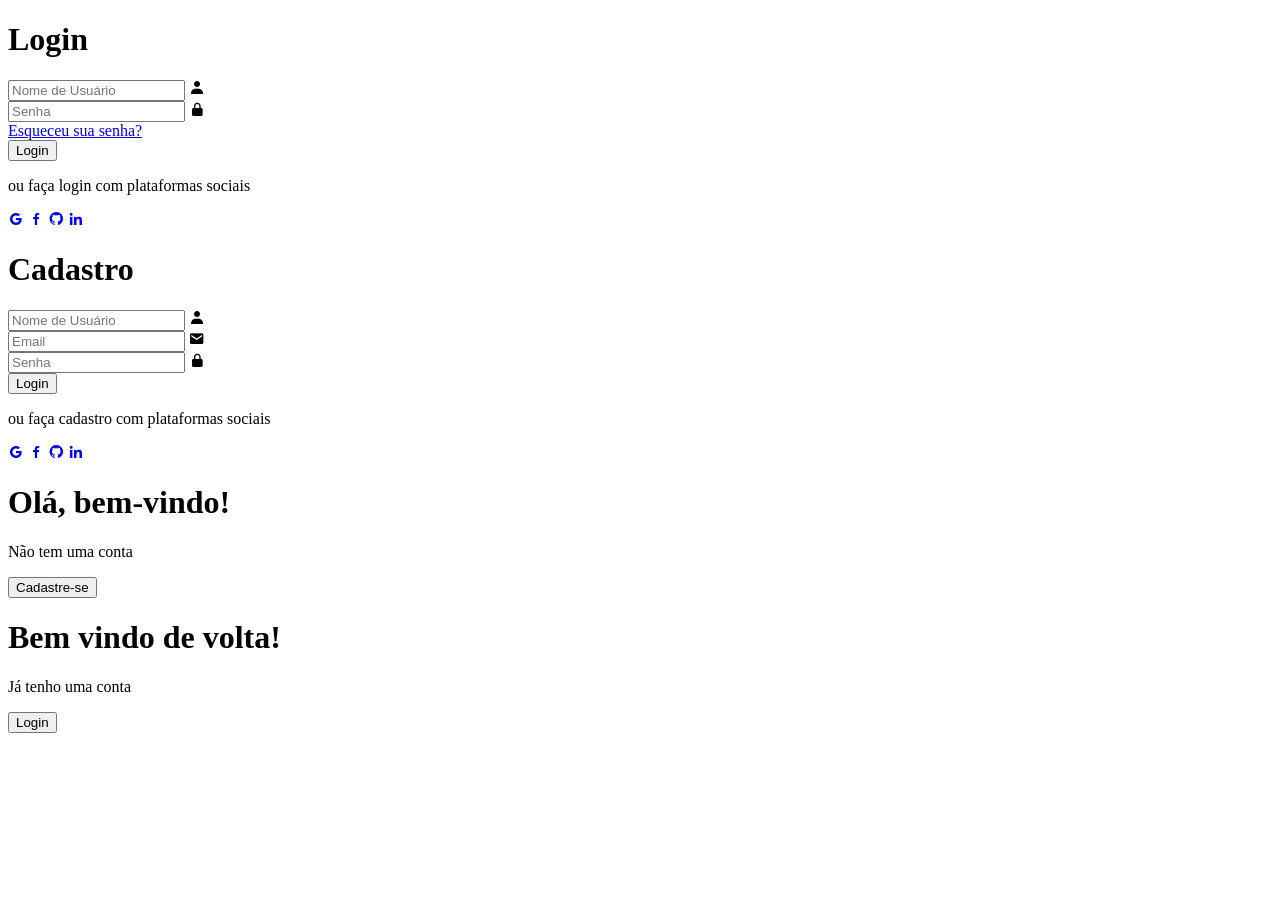
==== index.html @ d61ebd7b "create index" ====
<!DOCTYPE html>
<html lang="pt-BR">
  <head>
    <meta charset="UTF-8" />
    <meta http-equiv="X-UA-Compatible" content="IE=edge" />
    <meta name="viewport" content="width=device-width, initial-scale=1.0" />
    <title>Tela de Login Responsiva</title>
    <link href="https://unpkg.com/boxicons@2.1.4/css/boxicons.min.css" rel="stylesheet" />
    <link rel="stylesheet" href="style.css" />
  </head>
  <body>
    <div class="container">
      <div class="form-box login">
        <form action="">
          <h1>Login</h1>
          <div class="input-box">
            <input type="text" placeholder="Nome de Usuário" required />
            <i class="bx bxs-user"></i>
          </div>
          <div class="input-box">
            <input type="password" placeholder="Senha" required />
            <i class="bx bxs-lock-alt"></i>
          </div>
          <div class="forgot-link">
            <a href="#">Esqueceu sua senha?</a>
          </div>
          <button type="submit" class="btn">Login</button>
          <p>ou faça login com plataformas sociais</p>
          <div class="social-icons">
            <a href="#"><i class="bx bxl-google"></i></a>
            <a href="#"><i class="bx bxl-facebook"></i></a>
            <a href="#"><i class="bx bxl-github"></i></a>
            <a href="#"><i class="bx bxl-linkedin"></i></a>
          </div>
        </form>
      </div>
      <div class="form-box register">
        <form action="">
          <h1>Cadastro</h1>
          <div class="input-box">
            <input type="text" placeholder="Nome de Usuário" required />
            <i class="bx bxs-user"></i>
          </div>
          <div class="input-box">
            <input type="email" placeholder="Email" required />
            <i class="bx bxs-envelope"></i>
          </div>
          <div class="input-box">
            <input type="password" placeholder="Senha" required />
            <i class="bx bxs-lock-alt"></i>
          </div>
          <button type="submit" class="btn">Login</button>
          <p>ou faça cadastro com plataformas sociais</p>
          <div class="social-icons">
            <a href="#"><i class="bx bxl-google"></i></a>
            <a href="#"><i class="bx bxl-facebook"></i></a>
            <a href="#"><i class="bx bxl-github"></i></a>
            <a href="#"><i class="bx bxl-linkedin"></i></a>
          </div>
        </form>
      </div>
      
      <div class="toggle-box">
        <div class="toggle-panel toggle-left">
            <h1>Olá, bem-vindo!</h1>
            <p>Não tem uma conta</p>
            <button class="btn register-btn">Cadastre-se</button>
        </div>
        <div class="toggle-panel toggle-right">
          <h1>Bem vindo de volta!</h1>
          <p>Já tenho uma conta</p>
          <button class="btn login-btn">Login</button>
        </div>
      </div>
    </div>

    <script src="script.js"></script>
  </body>
</html>
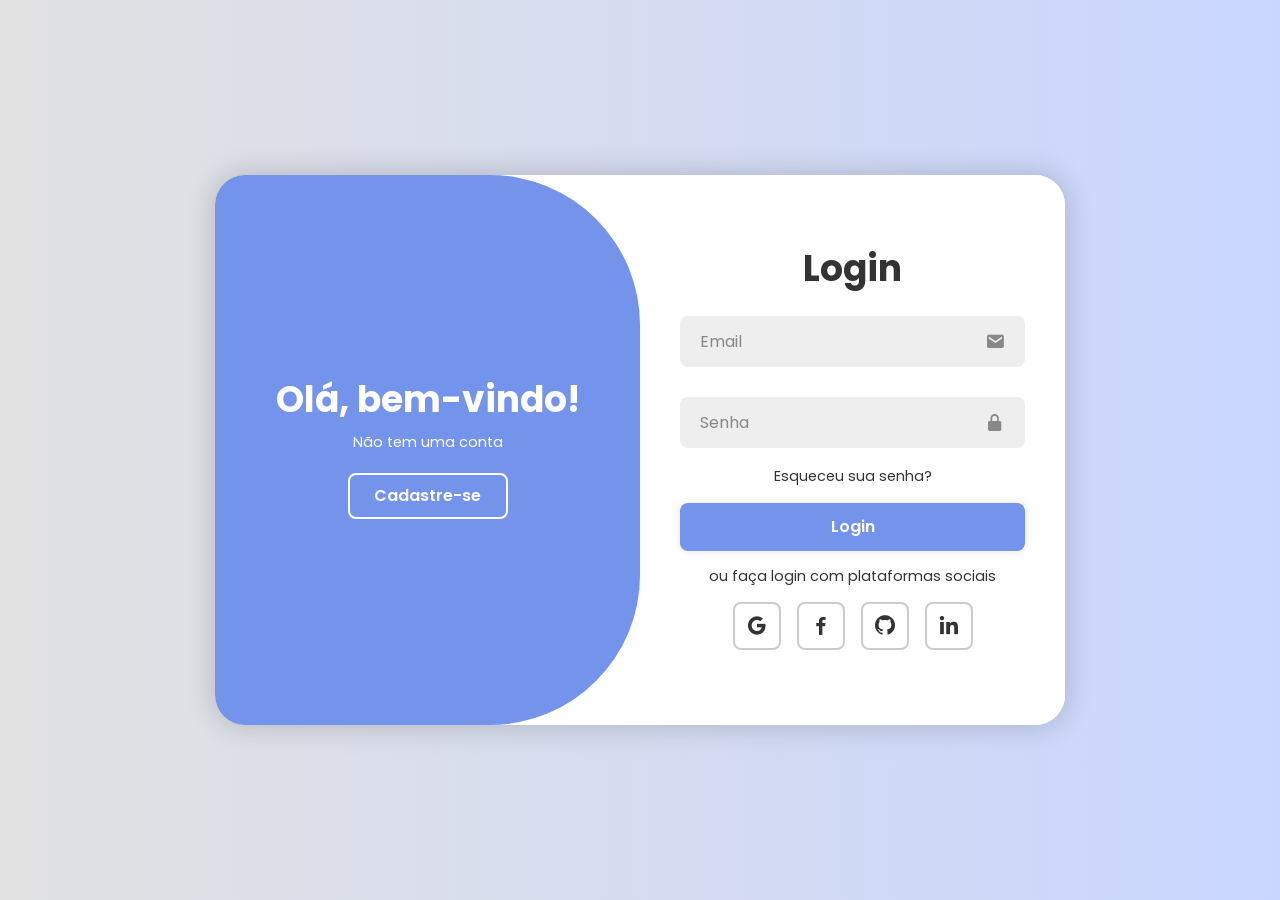
==== commit d4175b2a: "adjusting" ====
--- a/index.html
+++ b/index.html
@@ -1,79 +1,84 @@
 <!DOCTYPE html>
 <html lang="pt-BR">
-  <head>
+<head>
     <meta charset="UTF-8" />
     <meta http-equiv="X-UA-Compatible" content="IE=edge" />
     <meta name="viewport" content="width=device-width, initial-scale=1.0" />
     <title>Tela de Login Responsiva</title>
     <link href="https://unpkg.com/boxicons@2.1.4/css/boxicons.min.css" rel="stylesheet" />
-    <link rel="stylesheet" href="style.css" />
-  </head>
-  <body>
+    <link rel="stylesheet" href="/css/style.css" />
+</head>
+<body>
     <div class="container">
-      <div class="form-box login">
-        <form action="">
-          <h1>Login</h1>
-          <div class="input-box">
-            <input type="text" placeholder="Nome de Usuário" required />
-            <i class="bx bxs-user"></i>
-          </div>
-          <div class="input-box">
-            <input type="password" placeholder="Senha" required />
-            <i class="bx bxs-lock-alt"></i>
-          </div>
-          <div class="forgot-link">
-            <a href="#">Esqueceu sua senha?</a>
-          </div>
-          <button type="submit" class="btn">Login</button>
-          <p>ou faça login com plataformas sociais</p>
-          <div class="social-icons">
-            <a href="#"><i class="bx bxl-google"></i></a>
-            <a href="#"><i class="bx bxl-facebook"></i></a>
-            <a href="#"><i class="bx bxl-github"></i></a>
-            <a href="#"><i class="bx bxl-linkedin"></i></a>
-          </div>
-        </form>
-      </div>
-      <div class="form-box register">
-        <form action="">
-          <h1>Cadastro</h1>
-          <div class="input-box">
-            <input type="text" placeholder="Nome de Usuário" required />
-            <i class="bx bxs-user"></i>
-          </div>
-          <div class="input-box">
-            <input type="email" placeholder="Email" required />
-            <i class="bx bxs-envelope"></i>
-          </div>
-          <div class="input-box">
-            <input type="password" placeholder="Senha" required />
-            <i class="bx bxs-lock-alt"></i>
-          </div>
-          <button type="submit" class="btn">Login</button>
-          <p>ou faça cadastro com plataformas sociais</p>
-          <div class="social-icons">
-            <a href="#"><i class="bx bxl-google"></i></a>
-            <a href="#"><i class="bx bxl-facebook"></i></a>
-            <a href="#"><i class="bx bxl-github"></i></a>
-            <a href="#"><i class="bx bxl-linkedin"></i></a>
-          </div>
-        </form>
-      </div>
-      
-      <div class="toggle-box">
-        <div class="toggle-panel toggle-left">
-            <h1>Olá, bem-vindo!</h1>
-            <p>Não tem uma conta</p>
-            <button class="btn register-btn">Cadastre-se</button>
+        <!-- Formulário de Login -->
+        <div class="form-box login">
+            <form id="loginForm">
+                <h1>Login</h1>
+                <div class="input-box">
+                    <input type="email" id="loginEmail" placeholder="Email" required />
+                    <i class="bx bxs-envelope"></i>
+                </div>
+                <div class="input-box">
+                    <input type="password" id="loginPassword" placeholder="Senha" required />
+                    <i class="bx bxs-lock-alt"></i>
+                </div>
+                <div class="forgot-link">
+                    <a href="#">Esqueceu sua senha?</a>
+                </div>
+                <button type="submit" class="btn">Login</button>
+                <p>ou faça login com plataformas sociais</p>
+                <div class="social-icons">
+                    <a href="#"><i class="bx bxl-google"></i></a>
+                    <a href="#"><i class="bx bxl-facebook"></i></a>
+                    <a href="#"><i class="bx bxl-github"></i></a>
+                    <a href="#"><i class="bx bxl-linkedin"></i></a>
+                </div>
+            </form>
         </div>
-        <div class="toggle-panel toggle-right">
-          <h1>Bem vindo de volta!</h1>
-          <p>Já tenho uma conta</p>
-          <button class="btn login-btn">Login</button>
+
+        <!-- Formulário de Cadastro -->
+        <div class="form-box register">
+            <form id="registerForm">
+                <h1>Cadastro</h1>
+                <div class="input-box">
+                    <input type="email" id="registerEmail" placeholder="Email" required />
+                    <i class="bx bxs-envelope"></i>
+                </div>
+                <div class="input-box">
+                    <input type="password" id="registerPassword" placeholder="Senha" required />
+                    <i class="bx bxs-lock-alt"></i>
+                </div>
+                <div class="input-box">
+                    <input type="password" id="senhaConfirmada" placeholder="Confirme sua senha" required />
+                    <i class="bx bxs-lock-alt"></i>
+                </div>
+                <button type="submit" class="btn">Cadastrar</button>
+                <p>ou faça cadastro com plataformas sociais</p>
+                <div class="social-icons">
+                    <a href="#"><i class="bx bxl-google"></i></a>
+                    <a href="#"><i class="bx bxl-facebook"></i></a>
+                    <a href="#"><i class="bx bxl-github"></i></a>
+                    <a href="#"><i class="bx bxl-linkedin"></i></a>
+                </div>
+            </form>
         </div>
-      </div>
+
+        <!-- Toggle entre Login e Cadastro -->
+        <div class="toggle-box">
+            <div class="toggle-panel toggle-left">
+                <h1>Olá, bem-vindo!</h1>
+                <p>Não tem uma conta</p>
+                <button class="btn register-btn">Cadastre-se</button>
+            </div>
+            <div class="toggle-panel toggle-right">
+                <h1>Bem vindo de volta!</h1>
+                <p>Já tenho uma conta</p>
+                <button class="btn login-btn">Login</button>
+            </div>
+        </div>
     </div>
 
-    <script src="script.js"></script>
-  </body>
-</html>+    <script src="/js/script.js"></script>
+    <script src="/js/auth.js"></script>
+</body>
+</html>
--- a/css/style.css
+++ b/css/style.css
@@ -0,0 +1,264 @@
+@import url("https://fonts.googleapis.com/css2?family=Poppins:ital,wght@0,100;0,200;0,300;0,400;0,500;0,600;0,700;0,800;0,900;1,100;1,200;1,300;1,400;1,500;1,600;1,700;1,800;1,900&display=swap");
+
+* {
+  margin: 0;
+  padding: 0;
+  box-sizing: border-box;
+  font-family: "Poppins", sans-serif;
+}
+body {
+    display: flex;
+    justify-content: center;
+    align-items: center;
+    min-height: 100vh;
+    background: linear-gradient(90deg, #e2e2e2, #c9d6ff);
+  }
+  
+.container {
+  position: relative;
+  width: 850px;
+  height: 550px;
+  background: #fff;
+  border-radius: 30px;
+  box-shadow: 0 0 30px rgba(0, 0, 0, 0.2);
+  margin: 20px;
+  overflow: hidden;
+}
+
+.form-box {
+    position: absolute;
+    right: 0;
+    width: 50%;
+    height: 100%;
+    background: #fff;
+    display: flex;
+    align-items: center;
+    color: #333;
+    text-align: center;
+    padding: 40px;
+    z-index: 1;
+    transition: .6s ease-in-out 1.2s, visibility 0s 1s;
+}
+.container.active .form-box{
+    right: 50%;
+}
+.form-box.register{
+    visibility: hidden;
+}
+
+.container.active .form-box.register{
+    visibility: visible;
+}
+
+form{
+    width: 100%;
+}
+
+.container h1{
+    font-size: 36px;
+    margin: -10px 0;
+}
+
+.input-box{
+    position: relative;
+    margin: 30px 0;
+}
+
+.input-box input{
+    width: 100%;
+    padding: 13px 50px 13px 20px;
+    background: #eee;
+    border-radius: 8px;
+    border: none;
+    outline: none;
+    font-size: 16px;
+    color: #333;
+    font-weight: 500;
+}
+
+.input-box input::placeholder{
+    color: #888;
+    font-weight: 400;
+}
+
+.input-box i {
+    position: absolute;
+    right: 20px;
+    top: 50%;
+    transform: translateY(-50%);
+    font-size: 20px;
+    color: #888;
+}
+
+.forgot-link{
+    margin: -15px 0 15px;
+}
+.forgot-link a{
+    font-size: 14.5px;
+    color: #333;
+    text-decoration: none;
+}
+
+.btn{
+    width: 100%;
+    height: 48px;
+    background: #7494ec;
+    border-radius: 8px;
+    box-shadow: 0 0 10px rgba(0, 0, 0, .1);
+    border: none;
+    cursor: pointer;
+    font-size: 16px;
+    color: #fff;
+    font-weight: 600;
+}
+
+.container p{
+    font-size: 14.5px;
+    margin: 15px 0;
+}
+
+.social-icons{
+    display: flex;
+    justify-content: center;
+}
+.social-icons a {
+    display: inline-flex;
+    padding: 10px;
+    border: 2px solid #ccc;
+    border-radius: 8px;
+    font-size: 24px;
+    color: #333;
+    text-decoration: none;
+    margin: 0 8px;
+}
+.toggle-box{
+    position: absolute;
+    width: 100%;
+    height: 100%;
+}
+
+.toggle-box::before {
+    content: '';
+    position: absolute;
+    left: -250%;
+    width: 300%;
+    height: 100%;
+    background: #7494ec;
+    border-radius: 150px;
+    z-index: 2;
+    transition: 1.8s ease-in-out;
+  }
+  
+.container.active .toggle-box::before{
+    left: 50%;
+}
+.toggle-panel{
+    position: absolute;
+    width: 50%;
+    height: 100%;
+    color: #fff;
+    display: flex;
+    flex-direction: column;
+    justify-content: center;
+    align-items: center;
+    z-index: 2;
+    transition: .6s ease-in-out;
+
+}
+.toggle-panel.toggle-left{
+    left: 0;
+    transition-delay: 1.2s;
+
+}
+.container.active .toggle-panel.toggle-left{
+    left: -50%;
+    transition-delay: .6s;
+}
+.toggle-panel.toggle-right{
+right: -50%;
+transition-delay: .6s;
+
+}
+.container.active .toggle-panel.toggle-right{
+    right: 0;
+    transition-delay: 1.2s;
+}
+.toggle-panel P{
+    margin-bottom: 20px;
+}
+.toggle-panel .btn{
+    width: 160px;
+    height: 46px;
+    background: transparent;
+    border: 2px solid #fff;
+    box-shadow: none;
+}
+
+@media screen and (max-width: 650px) { 
+    .container{
+        margin: 0;
+        height: 100vh ;
+        border-radius: 0px;
+    }
+    .container h1 {
+        font-size: 36px;
+        margin: -10px 0;
+        text-align: center;
+    }
+    .form-box{
+        bottom: 0;
+        width: 100%;
+        height: 70%;
+    }
+    .container.active .form-box{
+        right: 0;
+        bottom: 30%;
+    }
+
+    .toggle-box::before{
+        left: 0;
+        top: -270%;
+        width: 100%;
+        height: 300%;
+        border-radius: 20vw;
+    }
+    .container.active .toggle-box::before{
+        left: 0;
+        top: 70%;
+    }
+    .toggle-panel {
+        width: 100%;
+        height: 30%;
+    }
+
+    .toggle-panel.toggle-left{
+        top: 0;
+    }
+
+    .container.active .toggle-panel.toggle-left{
+        left: 0;
+        top: -30%;
+    }
+
+    .toggle-panel.toggle-left{
+        top: 0;
+        bottom: -30%;
+    }
+    .container.active .toggle-panel.toggle-right{
+        bottom: 0;
+    }
+    .toggle-panel.toggle-right {
+        bottom: 0;
+        right: -100%;
+        transition-delay: .6s;
+    }
+
+}
+@media screen and (max-width: 400px) {
+    .form-box{
+        padding: 20px;
+    }
+    .toggle-panel{
+        font-size: 30px;
+    }
+}
